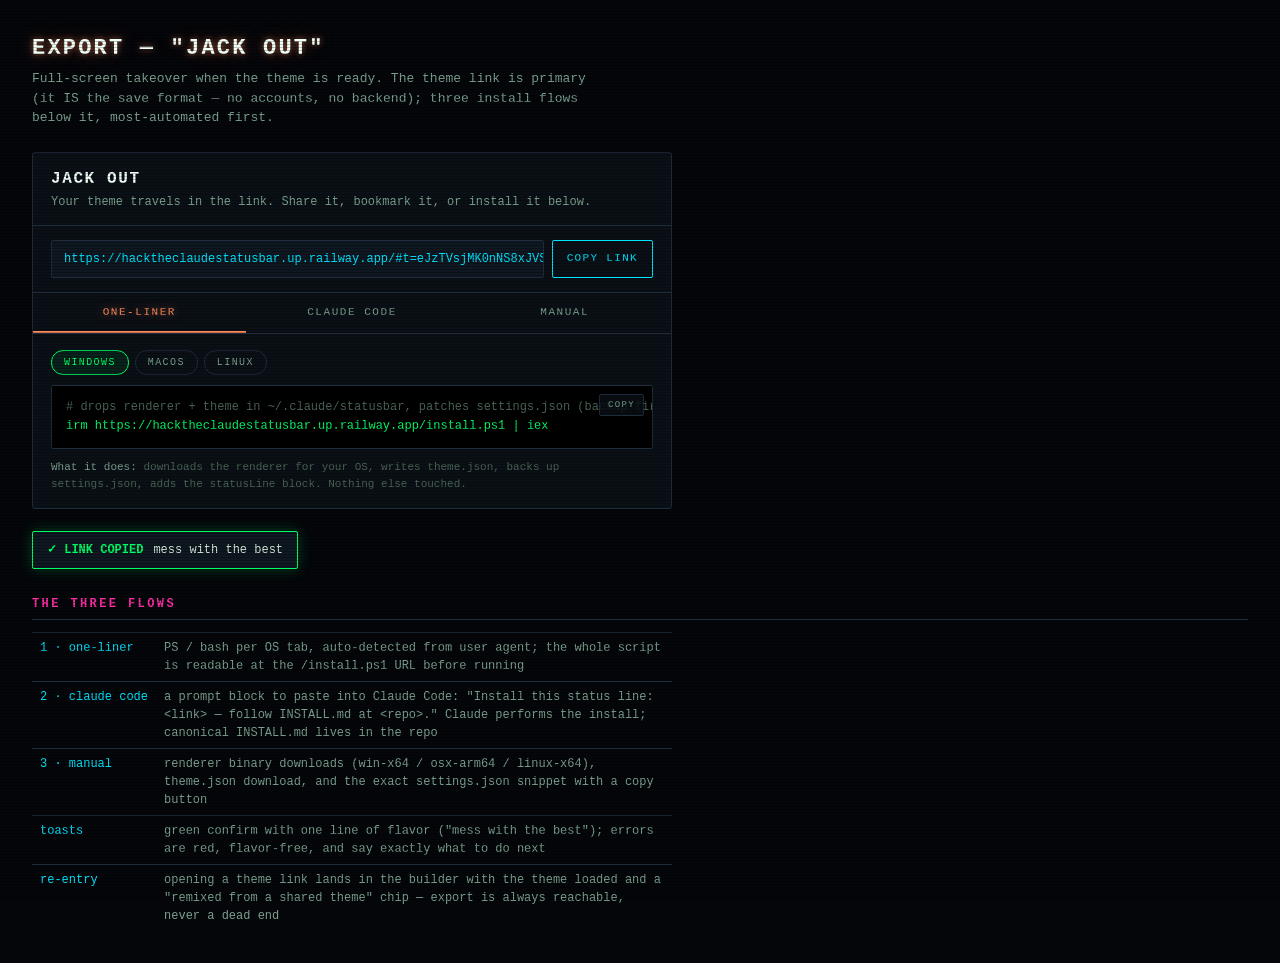
==== design/cards/export-screen.html @ 2a2466e0 "Add Full Gibson design system: 12 cards for claude.ai/design Phase 1 deliverable. Foundation (art-di" ====
<!-- @dsCard group="Components" -->
<!DOCTYPE html>
<!--
  Hack the Claude Status Bar — design system card: export screen.
  Copyright (C) 2026 Stephen Shanafelt
  SPDX-License-Identifier: GPL-3.0-only
-->
<html lang="en">
<head>
<meta charset="utf-8">
<meta name="viewport" content="width=device-width, initial-scale=1">
<title>Export Screen — Jack Out</title>
<style>
  :root {
    --gib-void:#04060a; --gib-bg:#0a1016; --gib-surface:#0f1720; --gib-line:#1e2c3c;
    --gib-green:#00ff66; --gib-cyan:#00e5ff; --gib-magenta:#ff2ea6; --gib-amber:#ffb300;
    --gib-red:#ff3b4d; --gib-violet:#8b5cff; --gib-claude:#ff8a5c;
    --gib-text:#d2e8da; --gib-bright:#f0fff7; --gib-dim:#7ba08e; --gib-faint:#4a6455;
    --mono:"CaskaydiaCove NF","CaskaydiaCove Nerd Font Mono","Cascadia Code",Consolas,ui-monospace,monospace;
  }
  * { box-sizing:border-box; margin:0; }
  body { background:var(--gib-void); color:var(--gib-text); font:14px/1.5 var(--mono); padding:32px; }
  body::after { content:""; position:fixed; inset:0; pointer-events:none;
    background:repeating-linear-gradient(0deg, rgba(0,0,0,.22) 0 1px, transparent 1px 3px); }
  h1 { font-size:22px; text-transform:uppercase; letter-spacing:.1em; color:var(--gib-bright);
    text-shadow:0 0 6px rgba(255,138,92,.6), 0 0 20px rgba(255,138,92,.3); margin-bottom:4px; }
  .sub { color:var(--gib-dim); font-size:13px; margin-bottom:24px; max-width:74ch; }

  .sheet { max-width:640px; background:var(--gib-bg); border:1px solid var(--gib-line); border-radius:3px; }
  .s-head { padding:14px 18px; border-bottom:1px solid var(--gib-line); }
  .s-title { font-size:16px; font-weight:700; text-transform:uppercase; letter-spacing:.1em;
    color:var(--gib-bright); }
  .s-sub { font-size:12px; color:var(--gib-dim); margin-top:2px; }

  .linkrow { display:flex; gap:8px; padding:14px 18px; border-bottom:1px solid var(--gib-line); }
  .link { flex:1; display:flex; align-items:center; overflow:hidden; background:var(--gib-surface);
    border:1px solid var(--gib-line); border-radius:2px; padding:9px 12px; font-size:12px;
    color:var(--gib-cyan); white-space:nowrap; }
  .link .fade { margin-left:-40px; width:40px; height:100%; flex:none;
    background:linear-gradient(90deg, transparent, var(--gib-surface)); }
  .copy { font-size:11px; letter-spacing:.12em; text-transform:uppercase; color:var(--gib-cyan);
    border:1px solid var(--gib-cyan); border-radius:2px; padding:0 14px; cursor:pointer;
    display:flex; align-items:center; }
  .copy:hover { background:rgba(0,229,255,.08); box-shadow:0 0 8px rgba(0,229,255,.4); }

  .tabs { display:flex; border-bottom:1px solid var(--gib-line); }
  .tab { flex:1; text-align:center; font-size:11px; letter-spacing:.14em; text-transform:uppercase;
    color:var(--gib-dim); padding:11px 6px; cursor:pointer; border-bottom:2px solid transparent; }
  .tab:hover { color:var(--gib-bright); }
  .tab.on { color:var(--gib-claude); border-bottom-color:var(--gib-claude);
    text-shadow:0 0 8px rgba(255,138,92,.5); }

  .pane { padding:16px 18px; }
  .ostabs { display:flex; gap:6px; margin-bottom:10px; }
  .os { font-size:10px; letter-spacing:.14em; text-transform:uppercase; color:var(--gib-dim);
    border:1px solid var(--gib-line); border-radius:12px; padding:4px 12px; cursor:pointer; }
  .os.on { color:var(--gib-green); border-color:var(--gib-green); background:rgba(0,255,102,.07); }
  .code { position:relative; background:#000; border:1px solid var(--gib-line); border-radius:2px;
    padding:12px 14px; font-size:12px; line-height:1.6; color:var(--gib-green); overflow-x:auto;
    white-space:pre; }
  .code .c { color:var(--gib-faint); }
  .code .copy2 { position:absolute; top:8px; right:8px; font-size:9px; letter-spacing:.15em;
    text-transform:uppercase; color:var(--gib-dim); border:1px solid var(--gib-line); border-radius:2px;
    padding:3px 8px; cursor:pointer; background:rgba(10,16,22,.85); }
  .code .copy2:hover { color:var(--gib-cyan); border-color:var(--gib-cyan); }
  .hint { font-size:11px; color:var(--gib-faint); margin-top:10px; }
  .hint b { color:var(--gib-dim); font-weight:400; }

  .toast { display:inline-flex; align-items:center; gap:10px; margin-top:22px; font-size:12px;
    background:var(--gib-surface); border:1px solid var(--gib-green); border-radius:2px;
    padding:9px 14px; color:var(--gib-text); box-shadow:0 0 14px rgba(0,255,102,.25); }
  .toast b { color:var(--gib-green); font-weight:700; }

  h2 { font-size:12px; text-transform:uppercase; letter-spacing:.2em; color:var(--gib-magenta);
    border-bottom:1px solid var(--gib-line); padding-bottom:6px; margin:26px 0 12px; }
  table { width:100%; border-collapse:collapse; font-size:12px; max-width:640px; }
  td { padding:6px 8px; border-top:1px solid var(--gib-line); color:var(--gib-dim); vertical-align:top; }
  td:first-child { color:var(--gib-cyan); white-space:nowrap; }
</style>
</head>
<body>
  <h1>Export — "Jack out"</h1>
  <p class="sub">Full-screen takeover when the theme is ready. The theme link is primary (it IS the
  save format — no accounts, no backend); three install flows below it, most-automated first.</p>

  <div class="sheet">
    <div class="s-head">
      <div class="s-title">Jack out</div>
      <div class="s-sub">Your theme travels in the link. Share it, bookmark it, or install it below.</div>
    </div>
    <div class="linkrow">
      <span class="link">https://hacktheclaudestatusbar.up.railway.app/#t=eJzTVsjMK0nNS8xJVShKLE4tLknMS9E...<span class="fade"></span></span>
      <span class="copy">Copy link</span>
    </div>
    <div class="tabs">
      <span class="tab on">One-liner</span>
      <span class="tab">Claude Code</span>
      <span class="tab">Manual</span>
    </div>
    <div class="pane">
      <div class="ostabs"><span class="os on">windows</span><span class="os">macos</span><span class="os">linux</span></div>
      <div class="code"><span class="copy2">copy</span><span class="c"># drops renderer + theme in ~/.claude/statusbar, patches settings.json (backup first)</span>
irm https://hacktheclaudestatusbar.up.railway.app/install.ps1 | iex</div>
      <div class="hint"><b>What it does:</b> downloads the renderer for your OS, writes theme.json,
      backs up settings.json, adds the statusLine block. Nothing else touched.</div>
    </div>
  </div>

  <span class="toast"><b>✓ LINK COPIED</b> mess with the best</span>

  <h2>The three flows</h2>
  <table>
    <tr><td>1 · one-liner</td><td>PS / bash per OS tab, auto-detected from user agent; the whole
      script is readable at the /install.ps1 URL before running</td></tr>
    <tr><td>2 · claude code</td><td>a prompt block to paste into Claude Code: "Install this status
      line: &lt;link&gt; — follow INSTALL.md at &lt;repo&gt;." Claude performs the install; canonical
      INSTALL.md lives in the repo</td></tr>
    <tr><td>3 · manual</td><td>renderer binary downloads (win-x64 / osx-arm64 / linux-x64), theme.json
      download, and the exact settings.json snippet with a copy button</td></tr>
    <tr><td>toasts</td><td>green confirm with one line of flavor ("mess with the best"); errors are
      red, flavor-free, and say exactly what to do next</td></tr>
    <tr><td>re-entry</td><td>opening a theme link lands in the builder with the theme loaded and a
      "remixed from a shared theme" chip — export is always reachable, never a dead end</td></tr>
  </table>
</body>
</html>
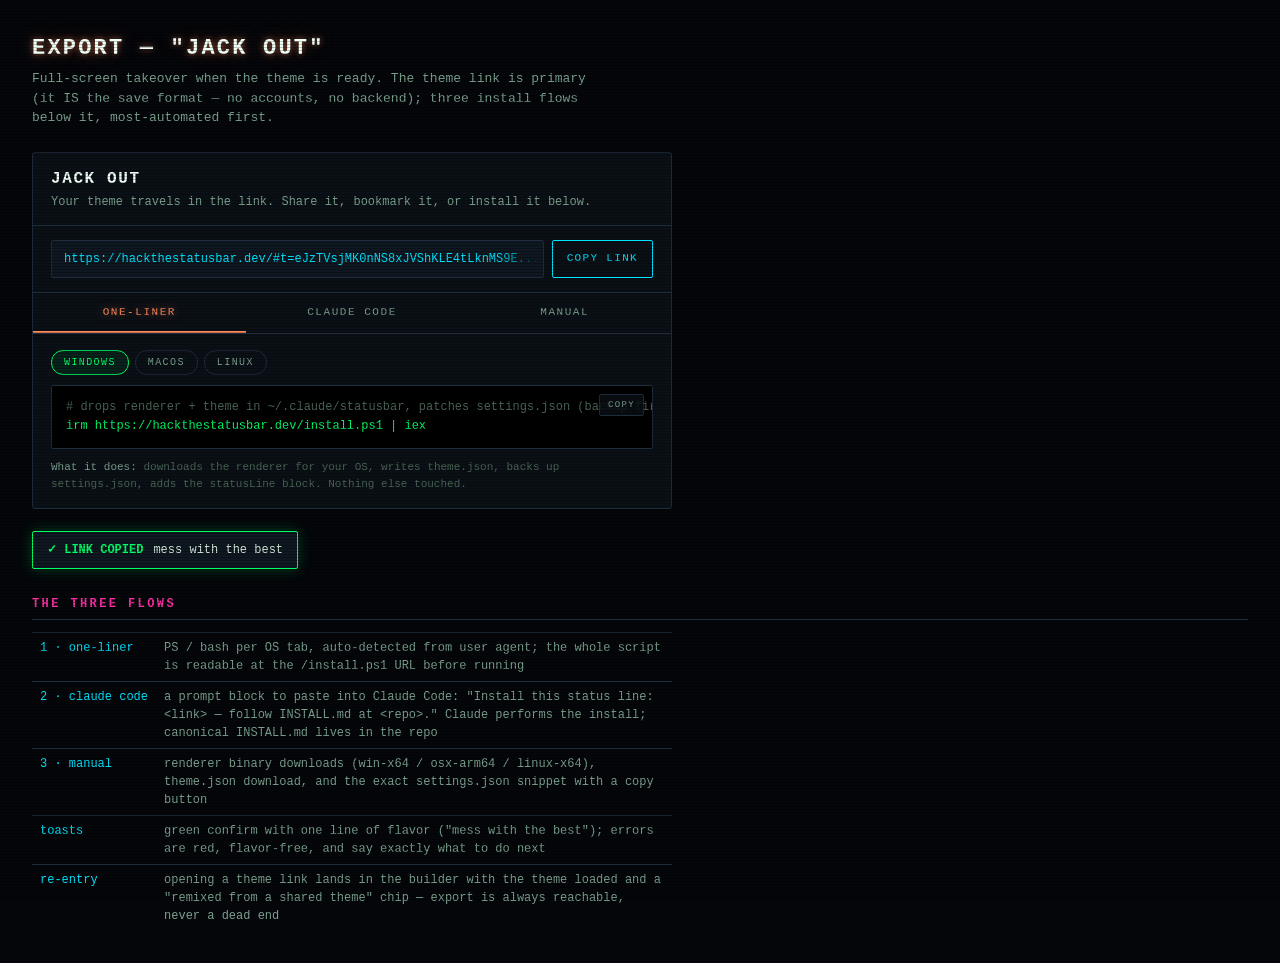
==== commit 18695985: "Point canonical URLs at hackthestatusbar.dev Custom domain is live on Railway (Let's Encrypt cert, H" ====
--- a/design/cards/export-screen.html
+++ b/design/cards/export-screen.html
@@ -89,7 +89,7 @@
       <div class="s-sub">Your theme travels in the link. Share it, bookmark it, or install it below.</div>
     </div>
     <div class="linkrow">
-      <span class="link">https://hacktheclaudestatusbar.up.railway.app/#t=eJzTVsjMK0nNS8xJVShKLE4tLknMS9E...<span class="fade"></span></span>
+      <span class="link">https://hackthestatusbar.dev/#t=eJzTVsjMK0nNS8xJVShKLE4tLknMS9E...<span class="fade"></span></span>
       <span class="copy">Copy link</span>
     </div>
     <div class="tabs">
@@ -100,7 +100,7 @@
     <div class="pane">
       <div class="ostabs"><span class="os on">windows</span><span class="os">macos</span><span class="os">linux</span></div>
       <div class="code"><span class="copy2">copy</span><span class="c"># drops renderer + theme in ~/.claude/statusbar, patches settings.json (backup first)</span>
-irm https://hacktheclaudestatusbar.up.railway.app/install.ps1 | iex</div>
+irm https://hackthestatusbar.dev/install.ps1 | iex</div>
       <div class="hint"><b>What it does:</b> downloads the renderer for your OS, writes theme.json,
       backs up settings.json, adds the statusLine block. Nothing else touched.</div>
     </div>
